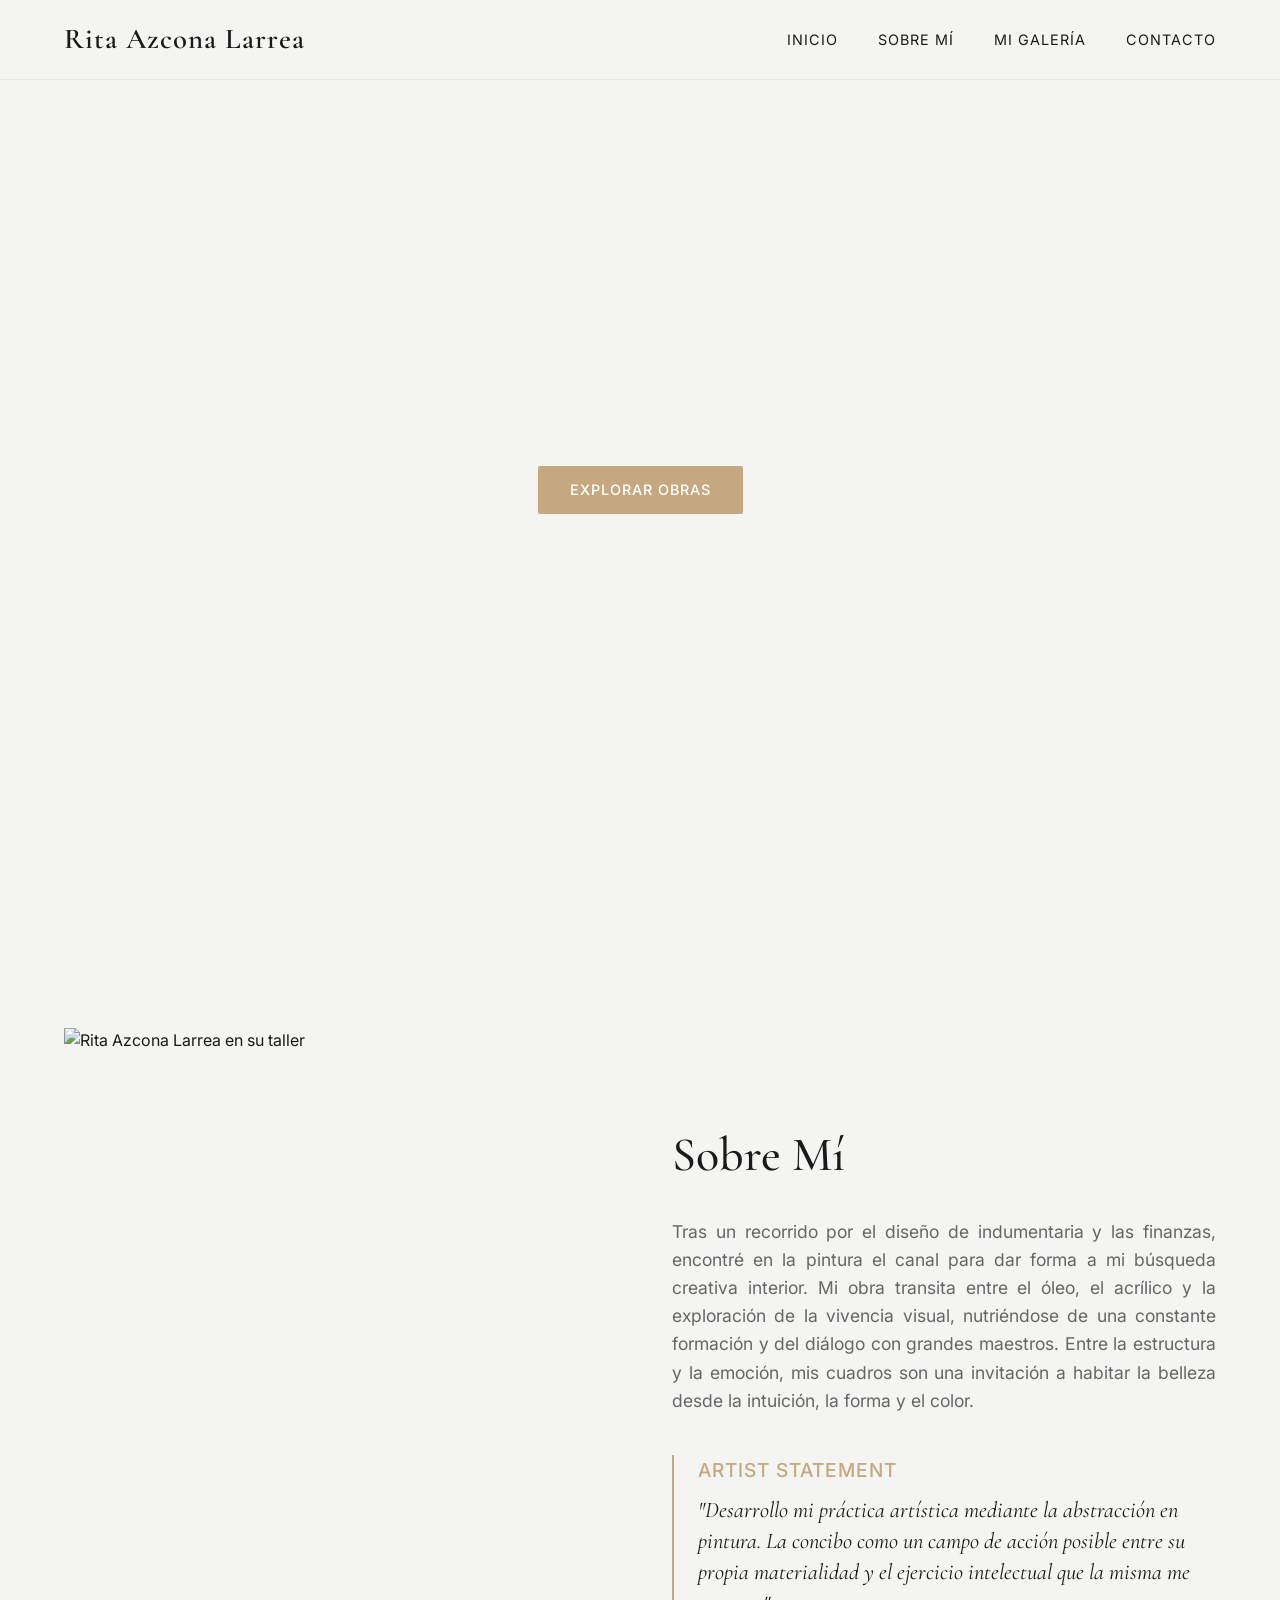
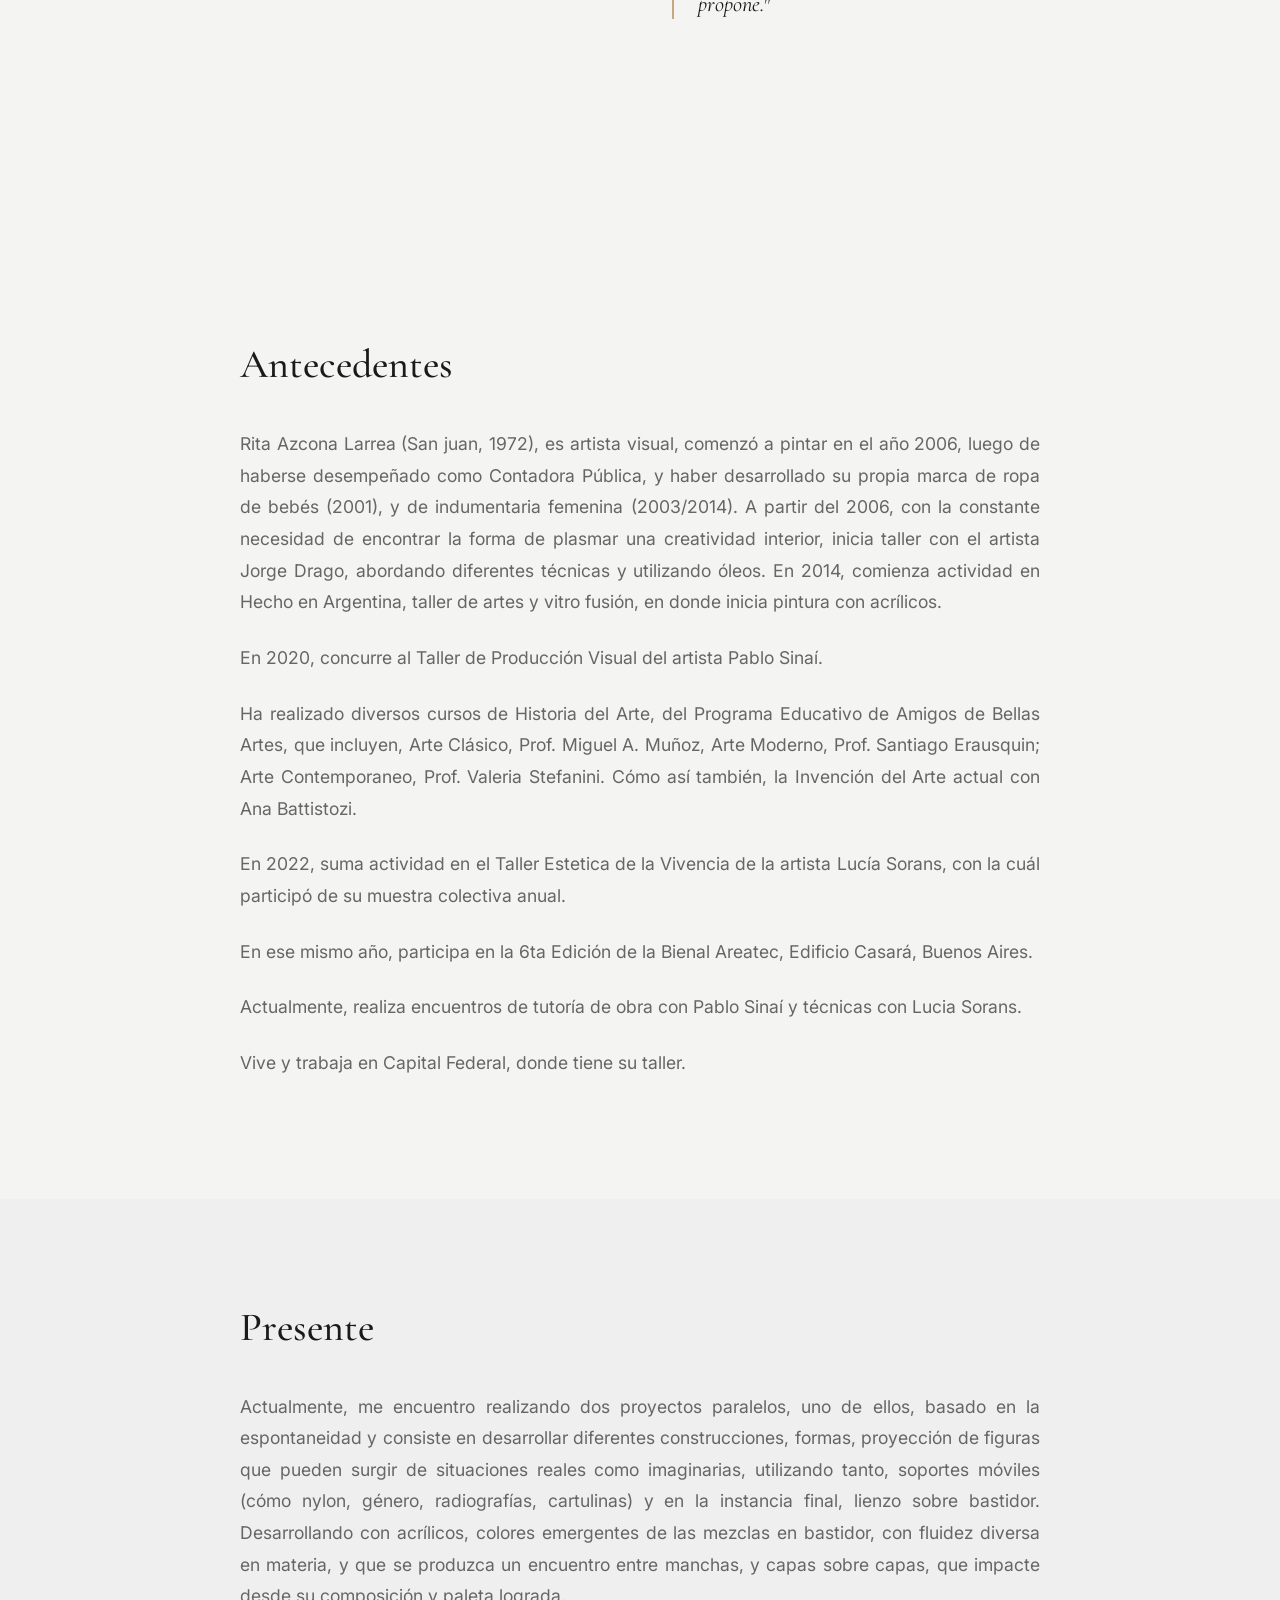
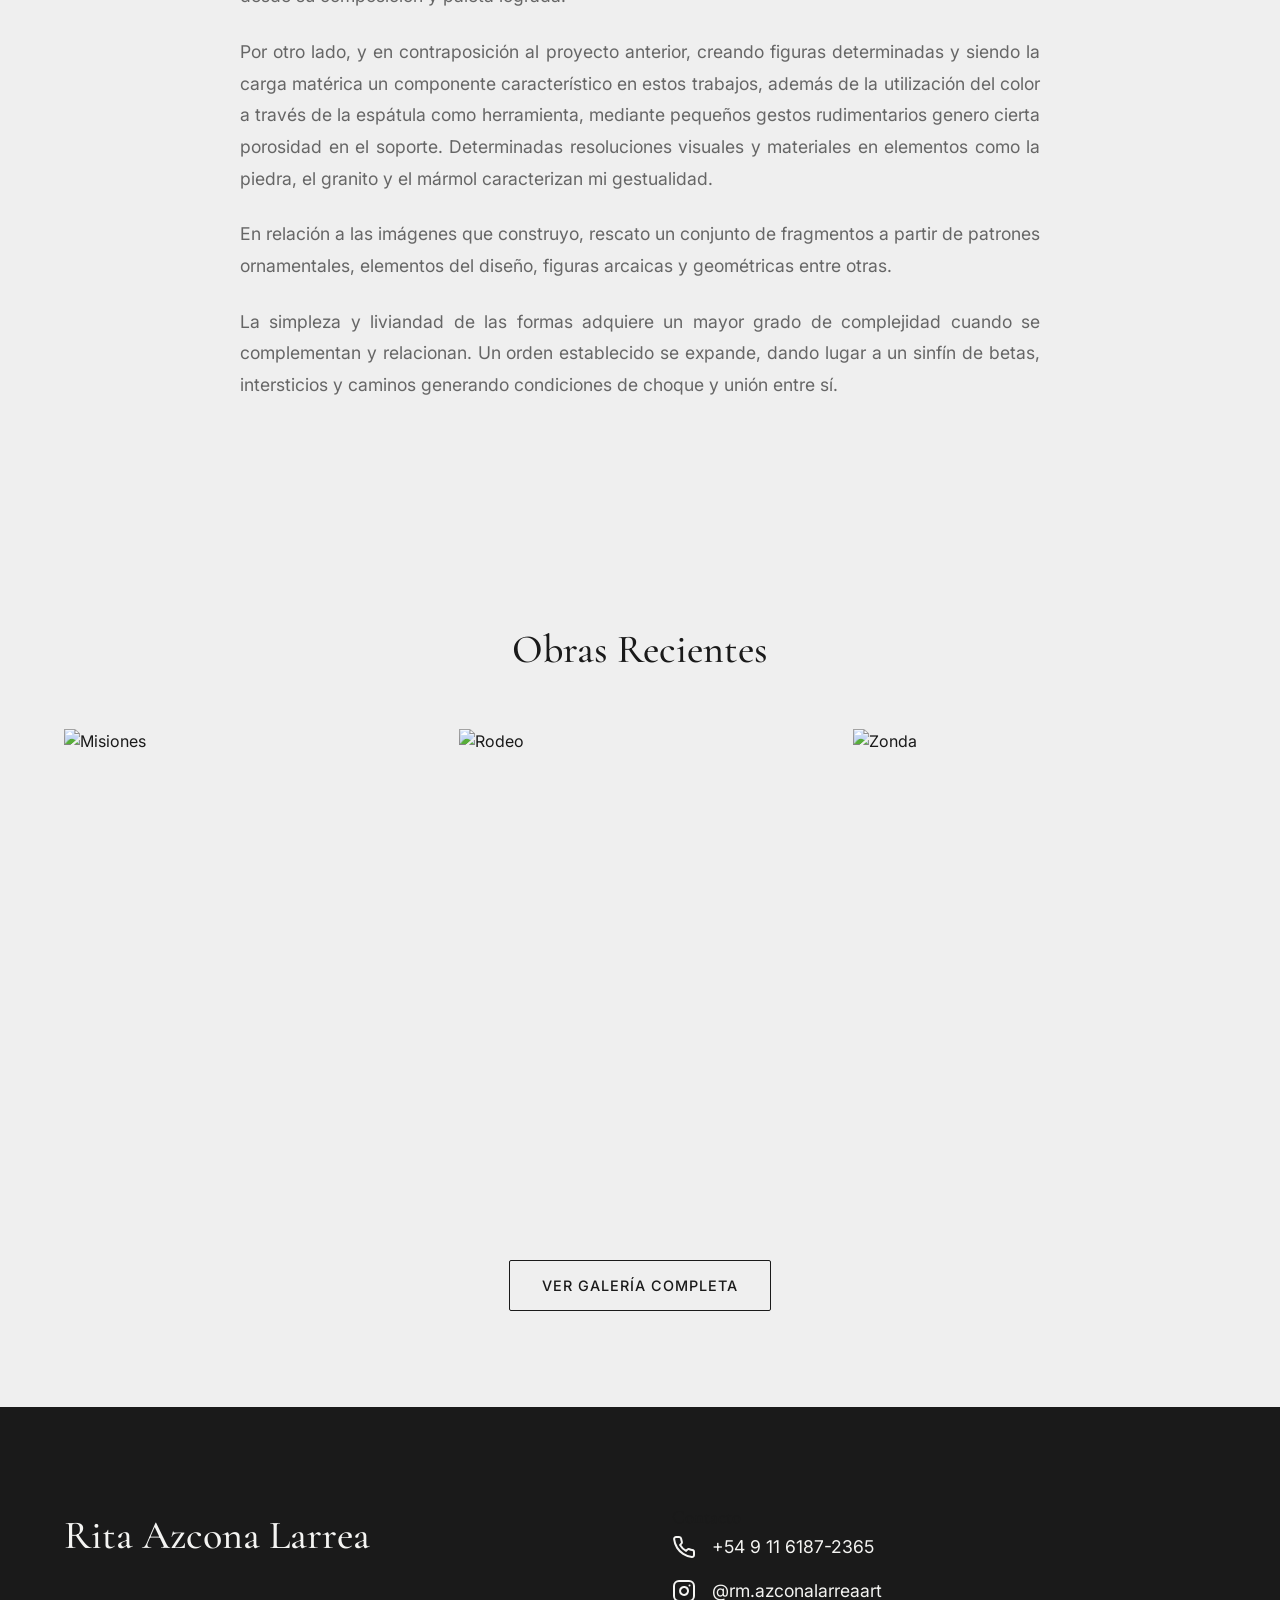
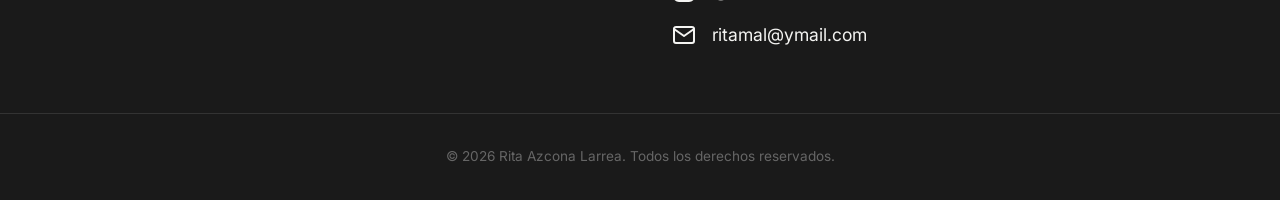
==== index.html @ 0f8a2113 "Add files via upload" ====
<!DOCTYPE html>
<html lang="es">
<head>
    <meta charset="UTF-8">
    <meta name="viewport" content="width=device-width, initial-scale=1.0">
    <meta name="description" content="Portafolio artístico de pintura contemporánea.">
    <title>Rita Azcona Larrea | Artista Plástica</title>
    <!-- Google Fonts -->
    <link rel="preconnect" href="https://fonts.googleapis.com">
    <link rel="preconnect" href="https://fonts.gstatic.com" crossorigin>
    <link href="https://fonts.googleapis.com/css2?family=Cormorant+Garamond:wght@400;500;600&family=Inter:wght@300;400;500;600&display=swap" rel="stylesheet">
    <!-- CSS -->
    <link rel="stylesheet" href="styles.css">
</head>
<body>

    <!-- Header / Nav -->
    <header id="header">
        <div class="container nav-wrapper">
            <a href="index.html" class="logo">Rita Azcona Larrea</a>
            <nav class="nav-links">
                <a href="#inicio">Inicio</a>
                <a href="#sobre-mi">Sobre Mí</a>
                <a href="galeria.html">Mi Galería</a>
                <a href="#contacto">Contacto</a>
            </nav>
            <div class="mobile-menu-toggle">
                <span></span>
                <span></span>
                <span></span>
            </div>
        </div>
    </header>

    <!-- Hero Section -->
    <section id="inicio" class="hero">
        <video autoplay muted loop playsinline class="hero-video">
            <source src="assets/videos/Galeria3.mp4" type="video/mp4">
        </video>
        <div class="container hero-content">
            <a href="galeria.html" class="btn btn-primary">Explorar Obras</a>
        </div>
    </section>

    <!-- Sobre Mí -->
    <section id="sobre-mi" class="about">
        <div class="container about-wrapper">
            <div class="about-image">
                <img src="assets/images/artist.png" alt="Rita Azcona Larrea en su taller" loading="lazy">
            </div>
            <div class="about-text">
                <h2>Sobre Mí</h2>
                <p class="bio">Tras un recorrido por el diseño de indumentaria y las finanzas, encontré en la pintura el canal para dar forma a mi búsqueda creativa interior. Mi obra transita entre el óleo, el acrílico y la exploración de la vivencia visual, nutriéndose de una constante formación y del diálogo con grandes maestros. Entre la estructura y la emoción, mis cuadros son una invitación a habitar la belleza desde la intuición, la forma y el color.</p>
                <div class="artist-statement">
                    <h3>Artist Statement</h3>
                    <p>"Desarrollo mi práctica artística mediante la abstracción en pintura. La concibo como un campo de acción posible entre su propia materialidad y el ejercicio intelectual que la misma me propone."</p>
                </div>
            </div>
        </div>
    </section>

    <!-- Antecedentes -->
    <section class="text-section">
        <div class="container text-content">
            <h2 class="section-title">Antecedentes</h2>
            <p>Rita Azcona Larrea (San juan, 1972), es artista visual, comenzó a pintar en el año 2006, luego de haberse desempeñado como Contadora Pública, y haber desarrollado su propia marca de ropa de bebés (2001), y de indumentaria femenina (2003/2014). A partir del 2006, con la constante necesidad de encontrar la forma de plasmar una creatividad interior, inicia taller con el artista Jorge Drago, abordando diferentes técnicas y utilizando óleos. En 2014, comienza actividad en Hecho en Argentina, taller de artes y vitro fusión, en donde inicia pintura con acrílicos.</p>
            <p>En 2020, concurre al Taller de Producción Visual del artista Pablo Sinaí.</p>
            <p>Ha realizado diversos cursos de Historia del Arte, del Programa Educativo de Amigos de Bellas Artes, que incluyen, Arte Clásico, Prof. Miguel A. Muñoz, Arte Moderno, Prof. Santiago Erausquin; Arte Contemporaneo, Prof. Valeria Stefanini. Cómo así también, la Invención del Arte actual con Ana Battistozi.</p>
            <p>En 2022, suma actividad en el Taller Estetica de la Vivencia de la artista Lucía Sorans, con la cuál participó de su muestra colectiva anual.</p>
            <p>En ese mismo año, participa en la 6ta Edición de la Bienal Areatec, Edificio Casará, Buenos Aires.</p>
            <p>Actualmente, realiza encuentros de tutoría de obra con Pablo Sinaí y técnicas con Lucia Sorans.</p>
            <p>Vive y trabaja en Capital Federal, donde tiene su taller.</p>
        </div>
    </section>

    <!-- Presente -->
    <section class="text-section">
        <div class="container text-content">
            <h2 class="section-title">Presente</h2>
            <p>Actualmente, me encuentro realizando dos proyectos paralelos, uno de ellos, basado en la espontaneidad y consiste en desarrollar diferentes construcciones, formas, proyección de figuras que pueden surgir de situaciones reales como imaginarias, utilizando tanto, soportes móviles (cómo nylon, género, radiografías, cartulinas) y en la instancia final, lienzo sobre bastidor. Desarrollando con acrílicos, colores emergentes de las mezclas en bastidor, con fluidez diversa en materia, y que se produzca un encuentro entre manchas, y capas sobre capas, que impacte desde su composición y paleta lograda.</p>
            <p>Por otro lado, y en contraposición al proyecto anterior, creando figuras determinadas y siendo la carga matérica un componente característico en estos trabajos, además de la utilización del color a través de la espátula como herramienta, mediante pequeños gestos rudimentarios genero cierta porosidad en el soporte. Determinadas resoluciones visuales y materiales en elementos como la piedra, el granito y el mármol caracterizan mi gestualidad.</p>
            <p>En relación a las imágenes que construyo, rescato un conjunto de fragmentos a partir de patrones ornamentales, elementos del diseño, figuras arcaicas y geométricas entre otras.</p>
            <p>La simpleza y liviandad de las formas adquiere un mayor grado de complejidad cuando se complementan y relacionan. Un orden establecido se expande, dando lugar a un sinfín de betas, intersticios y caminos generando condiciones de choque y unión entre sí.</p>
        </div>
    </section>

    <!-- Muestra Destacada -->
    <section class="featured-art">
        <div class="container">
            <h2 class="section-title">Obras Recientes</h2>
            <div class="featured-grid">
                <div class="featured-item" onclick="openModal('assets/images/TierraMisiones.png', 'Misiones', '', '')">
                    <div class="image-wrapper">
                        <img src="assets/images/TierraMisiones.png" alt="Misiones" loading="lazy">
                        <div class="overlay">
                            <span>Ver detalles</span>
                        </div>
                    </div>
                </div>
                <div class="featured-item" onclick="openModal('assets/images/TierraRodeo.png', 'Rodeo', '', '')">
                    <div class="image-wrapper">
                        <img src="assets/images/TierraRodeo.png" alt="Rodeo" loading="lazy">
                        <div class="overlay">
                            <span>Ver detalles</span>
                        </div>
                    </div>
                </div>
                <div class="featured-item" onclick="openModal('assets/images/TierraZonda.png', 'Zonda', '', '')">
                    <div class="image-wrapper">
                        <img src="assets/images/TierraZonda.png" alt="Zonda" loading="lazy">
                        <div class="overlay">
                            <span>Ver detalles</span>
                        </div>
                    </div>
                </div>
            </div>
            <div class="text-center mt-3">
                <a href="galeria.html" class="btn btn-secondary">Ver Galería Completa</a>
            </div>
        </div>
    </section>

    <!-- La sección de galería completa ha sido movida a galeria.html -->

    <!-- Contacto / Footer -->
    <footer id="contacto">
        <div class="container footer-wrapper">
            <div class="footer-info">
                <h2 class="logo-footer">Rita Azcona Larrea</h2>
            </div>
            <div class="footer-contact">
                <h3>Contacto</h3>
                <div class="contact-details">
                    <p class="contact-item">
                        <svg width="24" height="24" viewBox="0 0 24 24" fill="none" stroke="currentColor" stroke-width="2" stroke-linecap="round" stroke-linejoin="round"><path d="M22 16.92v3a2 2 0 0 1-2.18 2 19.79 19.79 0 0 1-8.63-3.07 19.5 19.5 0 0 1-6-6 19.79 19.79 0 0 1-3.07-8.67A2 2 0 0 1 4.11 2h3a2 2 0 0 1 2 1.72 12.84 12.84 0 0 0 .7 2.81 2 2 0 0 1-.45 2.11L8.09 9.91a16 16 0 0 0 6 6l1.27-1.27a2 2 0 0 1 2.11-.45 12.84 12.84 0 0 0 2.81.7A2 2 0 0 1 22 16.92z"></path></svg>
                        <span>+54 9 11 6187-2365</span>
                    </p>
                    <p class="contact-item">
                        <a href="https://instagram.com/rm.azconalarreaart" target="_blank" class="contact-link">
                            <svg width="24" height="24" viewBox="0 0 24 24" fill="none" stroke="currentColor" stroke-width="2" stroke-linecap="round" stroke-linejoin="round"><rect x="2" y="2" width="20" height="20" rx="5" ry="5"></rect><path d="M16 11.37A4 4 0 1 1 12.63 8 4 4 0 0 1 16 11.37z"></path><line x1="17.5" y1="6.5" x2="17.51" y2="6.5"></line></svg>
                            <span>@rm.azconalarreaart</span>
                        </a>
                    </p>
                    <p class="contact-item">
                        <a href="mailto:ritamal@ymail.com" class="contact-link">
                            <svg width="24" height="24" viewBox="0 0 24 24" fill="none" stroke="currentColor" stroke-width="2" stroke-linecap="round" stroke-linejoin="round"><path d="M4 4h16c1.1 0 2 .9 2 2v12c0 1.1-.9 2-2 2H4c-1.1 0-2-.9-2-2V6c0-1.1.9-2 2-2z"></path><polyline points="22,6 12,13 2,6"></polyline></svg>
                            <span>ritamal@ymail.com</span>
                        </a>
                    </p>
                </div>
            </div>
        </div>
        <div class="copyright">
            <p>&copy; 2026 Rita Azcona Larrea. Todos los derechos reservados.</p>
        </div>
    </footer>

    <!-- Modal / Visor Inmersivo -->
    <div id="lightbox" class="modal">
        <div class="modal-overlay" onclick="closeModal()"></div>
        <div class="modal-content">
            <button class="close-btn" onclick="closeModal()" aria-label="Cerrar">&times;</button>
            <div class="modal-layout">
                <div class="modal-image-container">
                    <img id="modal-image" src="" alt="Obra">
                </div>
                <div class="modal-details">
                    <h3 id="modal-title">Título</h3>
                    <p id="modal-specs" class="modal-specs">Técnica</p>
                    <p id="modal-price" class="modal-price">Precio</p>
                    <a id="modal-whatsapp" href="#" target="_blank" class="btn btn-primary whatsapp-btn">
                        Consultar por esta obra en WhatsApp
                    </a>
                </div>
            </div>
        </div>
    </div>

    <!-- Scripts -->
    <script src="script.js"></script>
</body>
</html>
---- styles.css ----
/* ==========================================================================
   Variables & Design System
   ========================================================================== */
:root {
    /* Colors */
    --bg-color: #F4F4F2;
    --text-primary: #1A1A1A;
    --text-secondary: #666666;
    --accent-color: #C5A880;
    --accent-hover: #b3956d;
    --white: #ffffff;
    
    /* Typography */
    --font-serif: 'Cormorant Garamond', serif;
    --font-sans: 'Inter', sans-serif;
    
    /* Layout */
    --max-width: 1200px;
    --header-height: 80px;
    
    /* Transitions */
    --transition-smooth: all 0.3s ease;
}

/* ==========================================================================
   Reset & Base Styles
   ========================================================================== */
*, *::before, *::after {
    margin: 0;
    padding: 0;
    box-sizing: border-box;
}

html {
    scroll-behavior: smooth;
    font-size: 16px;
}

body {
    background-color: var(--bg-color);
    color: var(--text-primary);
    font-family: var(--font-sans);
    line-height: 1.6;
    overflow-x: hidden;
    -webkit-font-smoothing: antialiased;
}

h1, h2, h3, h4, h5, h6, .logo, .logo-footer {
    font-family: var(--font-serif);
    font-weight: 500;
    color: var(--text-primary);
}

a {
    text-decoration: none;
    color: inherit;
    transition: var(--transition-smooth);
}

img {
    max-width: 100%;
    height: auto;
    display: block;
}

.container {
    width: 90%;
    max-width: var(--max-width);
    margin: 0 auto;
}

/* ==========================================================================
   Components (Buttons, etc)
   ========================================================================== */
.btn {
    display: inline-block;
    padding: 0.8rem 2rem;
    font-family: var(--font-sans);
    font-size: 0.9rem;
    font-weight: 500;
    text-transform: uppercase;
    letter-spacing: 1px;
    border: none;
    cursor: pointer;
    transition: var(--transition-smooth);
    border-radius: 2px;
}

.btn-primary {
    background-color: var(--accent-color);
    color: var(--white);
}

.btn-primary:hover {
    background-color: var(--accent-hover);
    transform: translateY(-2px);
}

.btn-secondary {
    background-color: transparent;
    color: var(--text-primary);
    border: 1px solid var(--text-primary);
}

.btn-secondary:hover {
    background-color: var(--text-primary);
    color: var(--bg-color);
}

.section-title {
    font-size: 2.5rem;
    margin-bottom: 3rem;
    text-align: center;
}

.text-center {
    text-align: center;
}

.mt-3 {
    margin-top: 3rem;
}

/* ==========================================================================
   Header & Navigation
   ========================================================================== */
header {
    position: fixed;
    top: 0;
    left: 0;
    width: 100%;
    height: var(--header-height);
    background-color: rgba(244, 244, 242, 0.8);
    backdrop-filter: blur(10px);
    -webkit-backdrop-filter: blur(10px);
    z-index: 1000;
    display: flex;
    align-items: center;
    border-bottom: 1px solid rgba(26, 26, 26, 0.05);
    transition: var(--transition-smooth);
}

header.scrolled {
    background-color: rgba(244, 244, 242, 0.95);
    box-shadow: 0 4px 20px rgba(0, 0, 0, 0.03);
}

.nav-wrapper {
    display: flex;
    justify-content: space-between;
    align-items: center;
}

.logo {
    font-size: 1.8rem;
    font-weight: 600;
    letter-spacing: 1px;
}

.nav-links {
    display: flex;
    gap: 2.5rem;
}

.nav-links a {
    font-size: 0.9rem;
    font-weight: 400;
    text-transform: uppercase;
    letter-spacing: 1px;
    position: relative;
}

.nav-links a::after {
    content: '';
    position: absolute;
    bottom: -4px;
    left: 0;
    width: 0;
    height: 1px;
    background-color: var(--accent-color);
    transition: var(--transition-smooth);
}

.nav-links a:hover::after, .nav-links a.active::after {
    width: 100%;
}

.mobile-menu-toggle {
    display: none;
    flex-direction: column;
    gap: 6px;
    cursor: pointer;
}

.mobile-menu-toggle span {
    width: 25px;
    height: 2px;
    background-color: var(--text-primary);
    transition: var(--transition-smooth);
}

/* ==========================================================================
   Hero Section
   ========================================================================== */
.hero {
    height: 100vh;
    display: flex;
    align-items: center;
    justify-content: center;
    padding-top: var(--header-height);
    position: relative;
    overflow: hidden;
}

.hero-video {
    position: absolute;
    top: 0;
    left: 0;
    width: 100%;
    height: 100%;
    object-fit: cover;
    z-index: -1;
}

.hero-content {
    text-align: center;
    max-width: 800px;
    z-index: 1;
}

.hero h1 {
    font-size: 4.5rem;
    line-height: 1.1;
    margin-bottom: 1.5rem;
}

.hero p {
    font-size: 1.2rem;
    color: var(--text-secondary);
    margin-bottom: 2.5rem;
    font-weight: 300;
}

/* ==========================================================================
   About Section
   ========================================================================== */
.about {
    padding: 8rem 0;
}

.about-wrapper {
    display: grid;
    grid-template-columns: 1fr 1fr;
    gap: 4rem;
    align-items: center;
}

.about-image img {
    width: 100%;
    aspect-ratio: 4/5;
    object-fit: cover;
    filter: grayscale(20%);
    transition: var(--transition-smooth);
}

.about-image img:hover {
    filter: grayscale(0%);
}

.about-text h2 {
    font-size: 3rem;
    margin-bottom: 1.5rem;
}

.about-text .bio {
    font-size: 1.1rem;
    color: var(--text-secondary);
    margin-bottom: 2.5rem;
    text-align: justify;
}

.artist-statement {
    padding-left: 1.5rem;
    border-left: 2px solid var(--accent-color);
}

.artist-statement h3 {
    font-size: 1.2rem;
    margin-bottom: 0.5rem;
    font-family: var(--font-sans);
    text-transform: uppercase;
    letter-spacing: 1px;
    color: var(--accent-color);
}

.artist-statement p {
    font-family: var(--font-serif);
    font-size: 1.4rem;
    font-style: italic;
    color: var(--text-primary);
    line-height: 1.4;
}

/* ==========================================================================
   Text Sections (Antecedentes, Presente)
   ========================================================================== */
.text-section {
    padding: 6rem 0;
    background-color: var(--bg-color);
}

.text-section:nth-of-type(even) {
    background-color: #EFEFEF;
}

.text-content {
    max-width: 800px;
    margin: 0 auto;
}

.text-content .section-title {
    text-align: left;
    margin-bottom: 2rem;
}

.text-content p {
    font-size: 1.1rem;
    color: var(--text-secondary);
    margin-bottom: 1.5rem;
    line-height: 1.8;
    text-align: justify;
}

/* ==========================================================================
   Featured Art
   ========================================================================== */
.featured-art {
    padding: 6rem 0;
    background-color: #EFEFEF; /* Slightly darker to contrast with main bg */
}

.featured-grid {
    display: grid;
    grid-template-columns: repeat(3, 1fr);
    gap: 2rem;
}

.featured-item {
    cursor: pointer;
}

.featured-item .image-wrapper {
    position: relative;
    overflow: hidden;
    aspect-ratio: 3/4;
}

.featured-item img {
    width: 100%;
    height: 100%;
    object-fit: cover;
    transition: transform 0.6s ease;
}

.featured-item:hover img {
    transform: scale(1.05);
}

.featured-item .overlay {
    position: absolute;
    inset: 0;
    background-color: rgba(26, 26, 26, 0.4);
    display: flex;
    align-items: center;
    justify-content: center;
    opacity: 0;
    transition: var(--transition-smooth);
}

.featured-item:hover .overlay {
    opacity: 1;
}

.featured-item .overlay span {
    color: var(--white);
    font-family: var(--font-sans);
    font-size: 0.9rem;
    text-transform: uppercase;
    letter-spacing: 2px;
    border: 1px solid var(--white);
    padding: 0.5rem 1.5rem;
}

/* ==========================================================================
   Gallery Section (Masonry)
   ========================================================================== */
.gallery-section {
    padding: 8rem 0;
}

.gallery-filters {
    display: flex;
    flex-wrap: wrap;
    justify-content: center;
    gap: 1rem;
    margin-bottom: 3rem;
}

.filter-btn {
    background: transparent;
    border: none;
    font-family: var(--font-sans);
    font-size: 0.95rem;
    color: var(--text-secondary);
    cursor: pointer;
    text-transform: uppercase;
    letter-spacing: 1px;
    padding: 0.5rem 1rem;
    transition: var(--transition-smooth);
    border-bottom: 1px solid transparent;
}

.filter-btn:hover, .filter-btn.active {
    color: var(--text-primary);
    border-bottom-color: var(--accent-color);
}

.masonry-grid {
    display: flex;
    flex-wrap: wrap;
    justify-content: center;
    gap: 3rem 2rem;
}

.artwork-card {
    width: calc(33.333% - 1.333rem);
    display: flex;
    flex-direction: column;
    margin-bottom: 1rem;
}

.series-card {
    width: calc(50% - 1rem);
}

.card-image {
    overflow: hidden;
    cursor: pointer;
    margin-bottom: 1.2rem;
}

.card-image img {
    width: 100%;
    height: auto;
    transition: transform 0.5s ease;
}

.card-image:hover img {
    transform: scale(1.02);
}

.card-info {
    text-align: center;
}

.card-info h3 {
    font-size: 1.5rem;
    margin-bottom: 0.3rem;
}

.card-info .serie {
    color: var(--accent-color);
    font-size: 0.9rem;
    font-style: italic;
    margin-bottom: 0.5rem;
}

.card-info .specs {
    color: var(--text-secondary);
    font-size: 0.85rem;
    margin-bottom: 0.5rem;
}

.card-info .price {
    font-family: var(--font-serif);
    font-size: 1.2rem;
    color: var(--text-primary);
    margin-bottom: 1rem;
}

.btn-action {
    background-color: transparent;
    color: var(--accent-color);
    border: 1px solid var(--accent-color);
    padding: 0.5rem 1.5rem;
    font-size: 0.8rem;
}

.btn-action:hover {
    background-color: var(--accent-color);
    color: var(--white);
}

/* ==========================================================================
   Footer & Contact
   ========================================================================== */
footer {
    background-color: #1A1A1A;
    color: #F4F4F2;
    padding: 6rem 0 2rem;
}

.footer-wrapper {
    display: grid;
    grid-template-columns: 1fr 1fr;
    gap: 4rem;
    margin-bottom: 4rem;
}

.footer-info .logo-footer {
    color: #F4F4F2;
    font-size: 2.5rem;
    margin-bottom: 1rem;
}

.footer-info p {
    color: #A0A0A0;
    margin-bottom: 2rem;
}

.social-links {
    display: flex;
    gap: 1.5rem;
}

.social-links a {
    color: #F4F4F2;
    opacity: 0.7;
}

.social-links a:hover {
    opacity: 1;
    color: var(--accent-color);
}

.footer-form h3 {
    color: #F4F4F2;
    font-size: 1.8rem;
    margin-bottom: 1.5rem;
}

.contact-details {
    display: flex;
    flex-direction: column;
    gap: 1rem;
}

.contact-item {
    display: flex;
    align-items: center;
    gap: 1rem;
    color: #F4F4F2;
    font-size: 1.1rem;
}

.contact-link {
    display: flex;
    align-items: center;
    gap: 1rem;
    color: #F4F4F2;
    transition: var(--transition-smooth);
}

.contact-link:hover {
    color: var(--accent-color);
}

.copyright {
    text-align: center;
    border-top: 1px solid #333;
    padding-top: 2rem;
    color: #666;
    font-size: 0.85rem;
}

/* ==========================================================================
   Modal / Lightbox
   ========================================================================== */
.modal {
    position: fixed;
    inset: 0;
    z-index: 2000;
    display: flex;
    align-items: center;
    justify-content: center;
    opacity: 0;
    visibility: hidden;
    transition: all 0.4s ease;
}

.modal.active {
    opacity: 1;
    visibility: visible;
}

.modal-overlay {
    position: absolute;
    inset: 0;
    background-color: rgba(26, 26, 26, 0.95);
    backdrop-filter: blur(5px);
}

.modal-content {
    position: relative;
    z-index: 2001;
    width: 90%;
    max-width: 1100px;
    max-height: 90vh;
    background-color: var(--bg-color);
    padding: 2rem;
    display: flex;
    flex-direction: column;
    transform: translateY(20px);
    transition: transform 0.4s ease;
}

.modal.active .modal-content {
    transform: translateY(0);
}

.close-btn {
    position: absolute;
    top: 1rem;
    right: 1.5rem;
    background: transparent;
    border: none;
    font-size: 2.5rem;
    color: var(--text-primary);
    cursor: pointer;
    line-height: 1;
    transition: var(--transition-smooth);
    z-index: 10;
}

.close-btn:hover {
    color: var(--accent-color);
}

.modal-layout {
    display: grid;
    grid-template-columns: 2fr 1fr;
    gap: 3rem;
    align-items: center;
    height: 100%;
}

.modal-image-container {
    height: 100%;
    max-height: 75vh;
    display: flex;
    align-items: center;
    justify-content: center;
}

.modal-image-container img {
    max-height: 100%;
    width: auto;
    object-fit: contain;
    box-shadow: 0 10px 30px rgba(0,0,0,0.1);
}

.modal-details {
    padding-right: 1rem;
}

.modal-details h3 {
    font-size: 2.5rem;
    margin-bottom: 1rem;
}

.modal-specs {
    color: var(--text-secondary);
    margin-bottom: 2rem;
    font-size: 1rem;
}

.modal-price {
    font-family: var(--font-serif);
    font-size: 2rem;
    color: var(--accent-color);
    margin-bottom: 2.5rem;
}

.whatsapp-btn {
    display: inline-block;
    width: 100%;
    text-align: center;
}

/* ==========================================================================
   Responsive Design
   ========================================================================== */
@media (max-width: 992px) {
    .about-wrapper {
        gap: 2rem;
    }
    .modal-layout {
        grid-template-columns: 1fr;
        gap: 1.5rem;
    }
    .modal-image-container {
        max-height: 50vh;
    }
    .modal-details {
        text-align: center;
    }
    .artwork-card {
        width: calc(50% - 1rem);
    }
}

@media (max-width: 768px) {
    .hero h1 {
        font-size: 3rem;
    }
    
    .nav-links {
        position: fixed;
        top: var(--header-height);
        left: -100%;
        width: 100%;
        height: calc(100vh - var(--header-height));
        background-color: rgba(244, 244, 242, 0.98);
        flex-direction: column;
        align-items: center;
        justify-content: center;
        transition: var(--transition-smooth);
    }
    
    .nav-links.active {
        left: 0;
    }
    
    .mobile-menu-toggle {
        display: flex;
    }
    
    .mobile-menu-toggle.active span:nth-child(1) {
        transform: translateY(8px) rotate(45deg);
    }
    
    .mobile-menu-toggle.active span:nth-child(2) {
        opacity: 0;
    }
    
    .mobile-menu-toggle.active span:nth-child(3) {
        transform: translateY(-8px) rotate(-45deg);
    }
    
    .about-wrapper {
        grid-template-columns: 1fr;
    }
    
    .featured-grid {
        grid-template-columns: repeat(2, 1fr);
    }
    
    .footer-wrapper {
        grid-template-columns: 1fr;
    }
}

@media (max-width: 576px) {
    .hero h1 {
        font-size: 2.5rem;
    }
    .featured-grid {
        grid-template-columns: 1fr;
    }
    .modal-content {
        padding: 1.5rem;
    }
    .modal-details h3 {
        font-size: 2rem;
    }
    .artwork-card {
        width: 100%;
    }
}
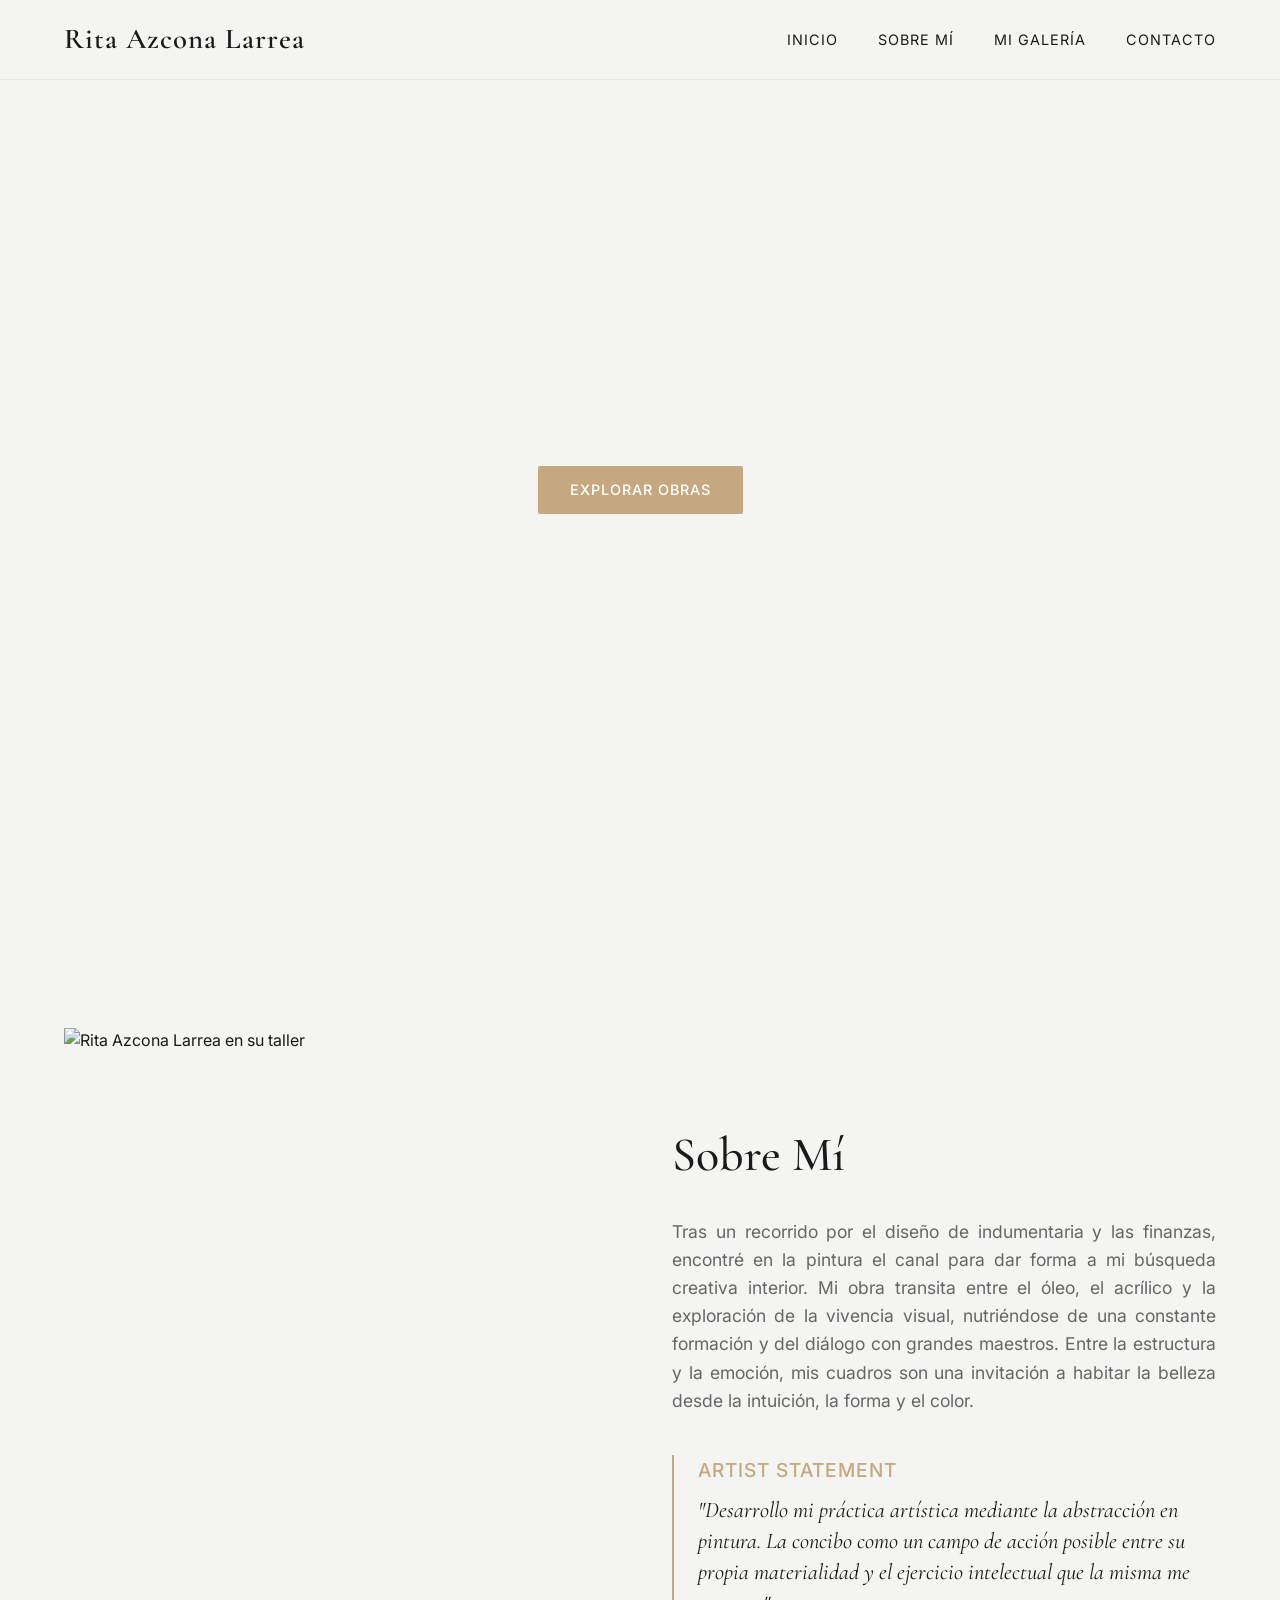
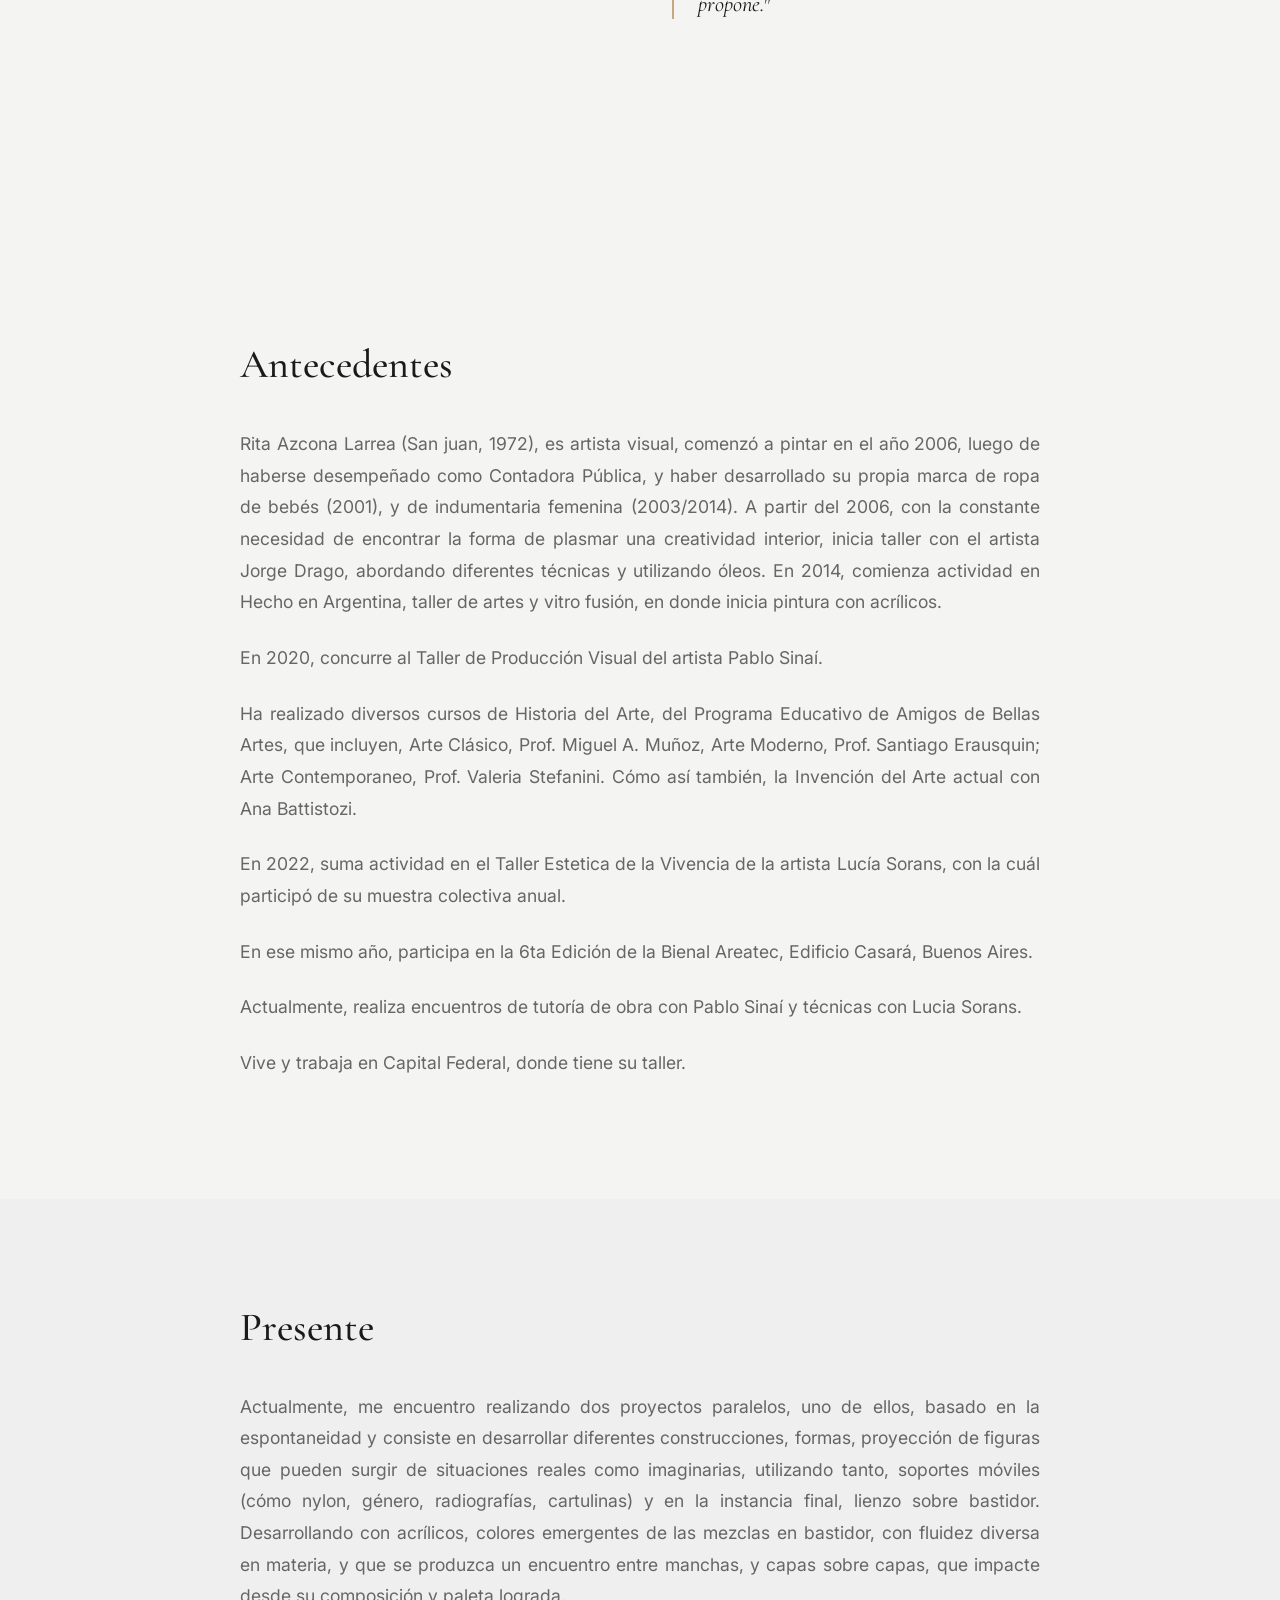
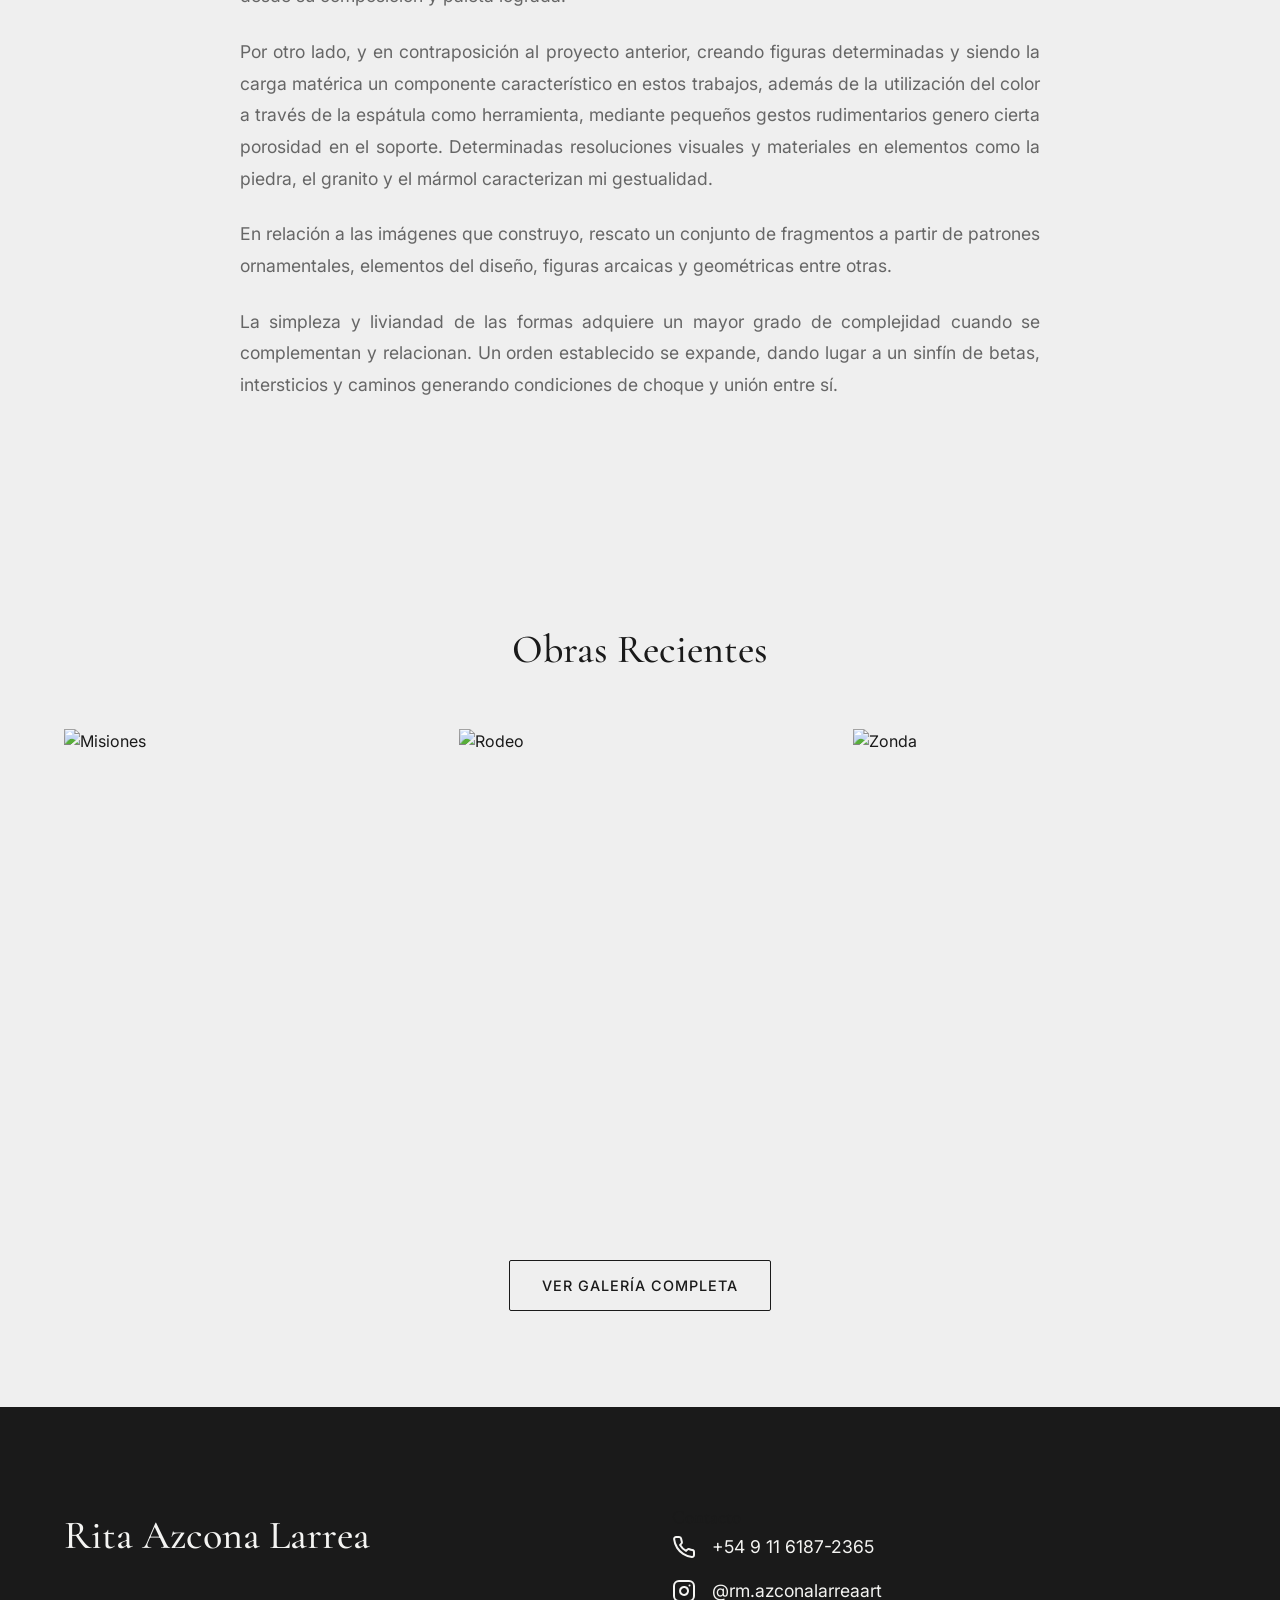
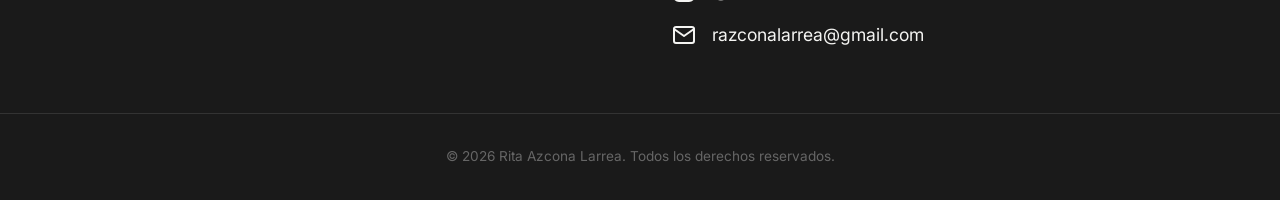
==== commit 2e7f673f: "Add files via upload" ====
--- a/index.html
+++ b/index.html
@@ -142,9 +142,9 @@
                         </a>
                     </p>
                     <p class="contact-item">
-                        <a href="mailto:ritamal@ymail.com" class="contact-link">
+                        <a href="mailto:razconalarrea@gmail.com" class="contact-link">
                             <svg width="24" height="24" viewBox="0 0 24 24" fill="none" stroke="currentColor" stroke-width="2" stroke-linecap="round" stroke-linejoin="round"><path d="M4 4h16c1.1 0 2 .9 2 2v12c0 1.1-.9 2-2 2H4c-1.1 0-2-.9-2-2V6c0-1.1.9-2 2-2z"></path><polyline points="22,6 12,13 2,6"></polyline></svg>
-                            <span>ritamal@ymail.com</span>
+                            <span>razconalarrea@gmail.com</span>
                         </a>
                     </p>
                 </div>
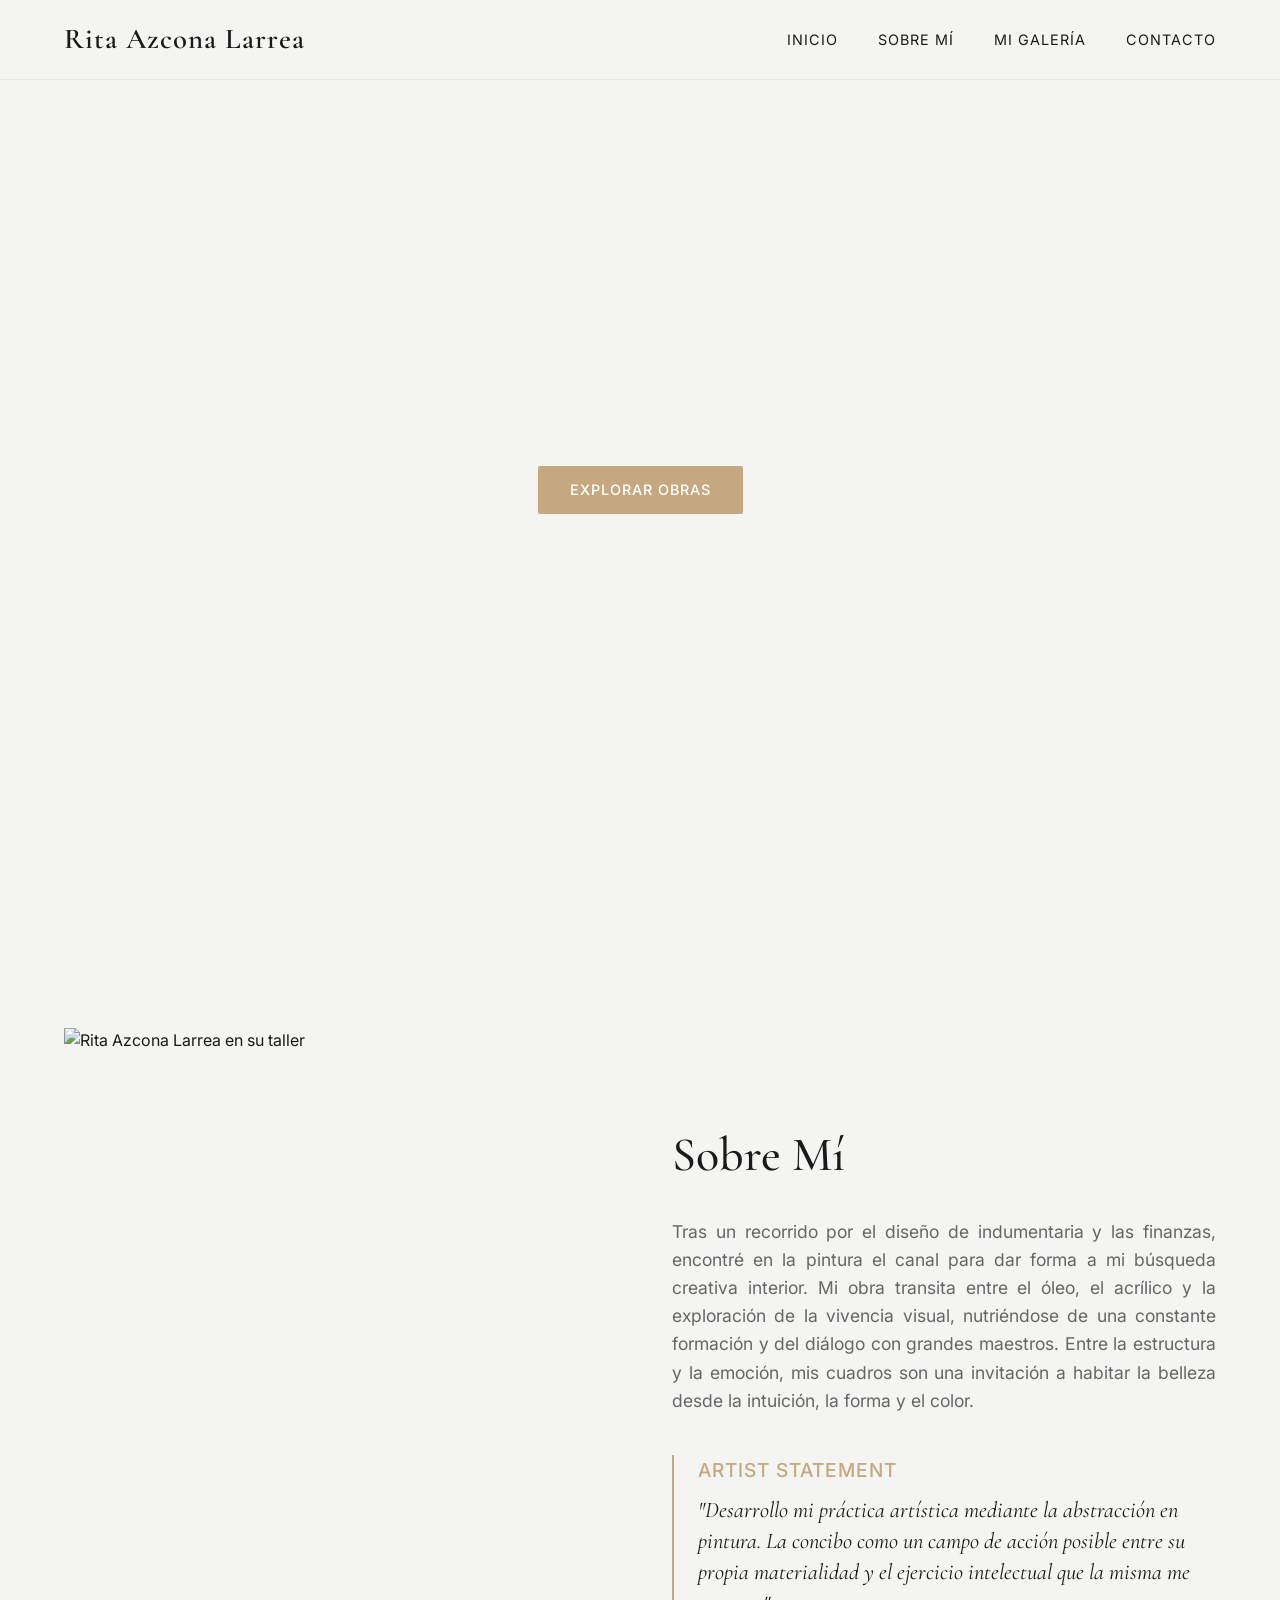
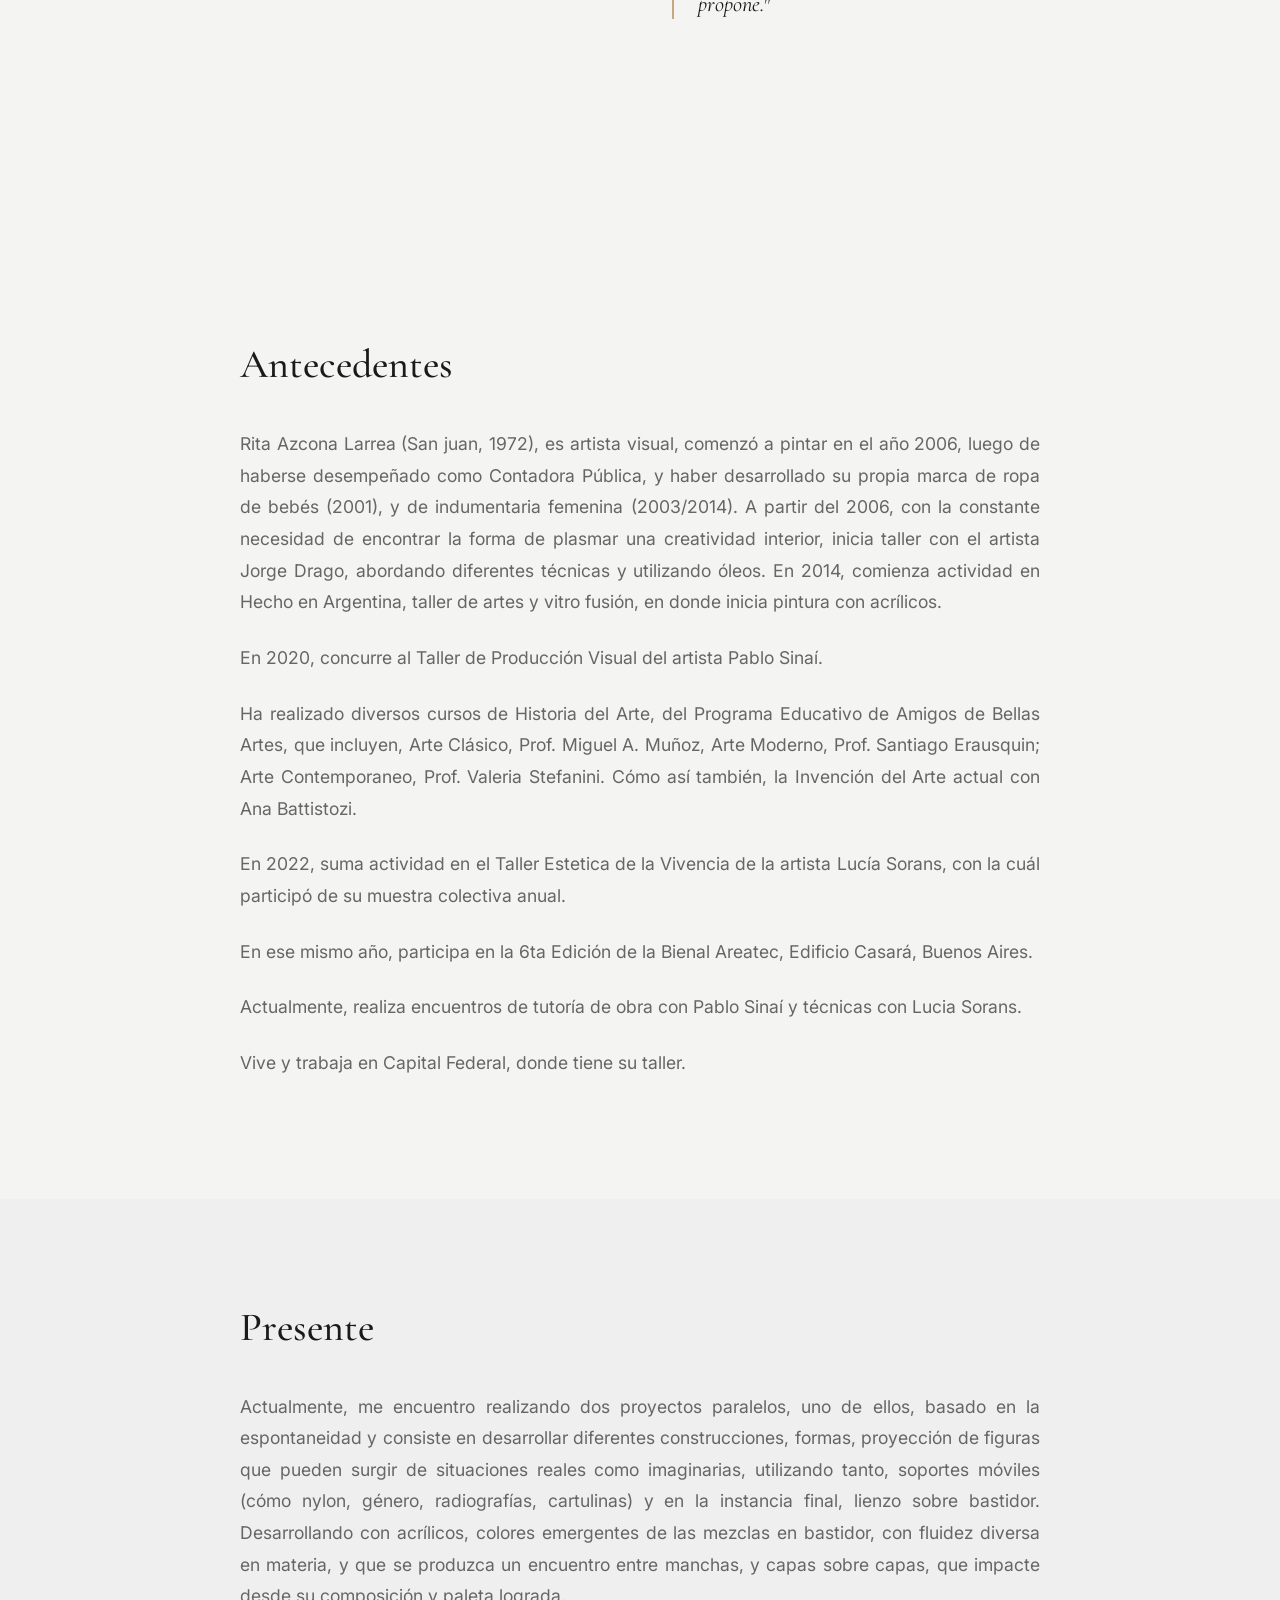
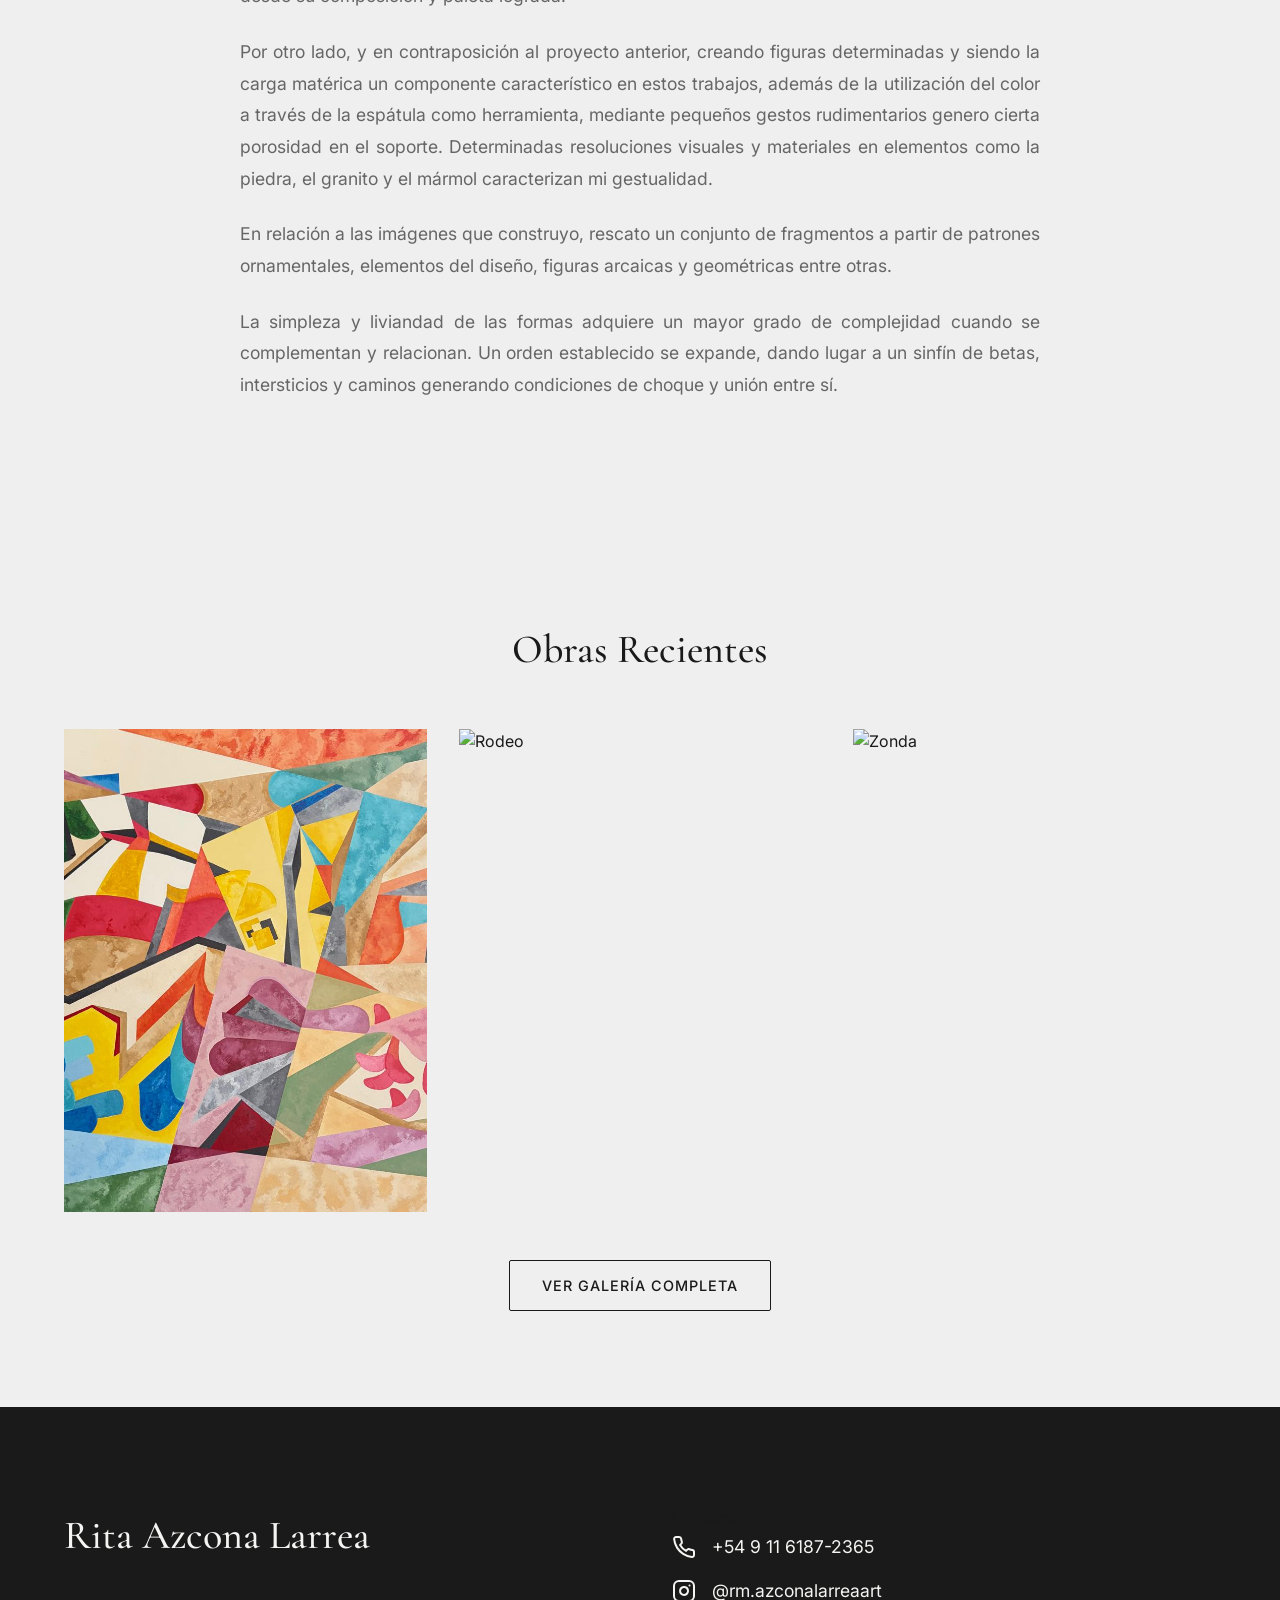
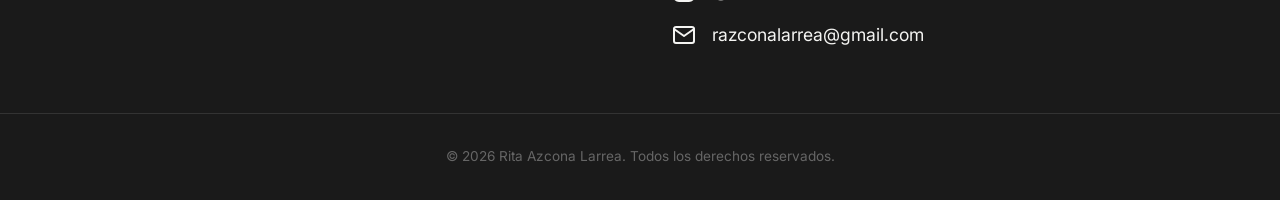
==== commit a9710643: "Add files via upload" ====
--- a/index.html
+++ b/index.html
@@ -1,17 +1,21 @@
 <!DOCTYPE html>
 <html lang="es">
+
 <head>
     <meta charset="UTF-8">
     <meta name="viewport" content="width=device-width, initial-scale=1.0">
     <meta name="description" content="Portafolio artístico de pintura contemporánea.">
-    <title>Rita Azcona Larrea | Artista Plástica</title>
+    <title>Rita Azcona Larrea | Artista Visual</title>
     <!-- Google Fonts -->
     <link rel="preconnect" href="https://fonts.googleapis.com">
     <link rel="preconnect" href="https://fonts.gstatic.com" crossorigin>
-    <link href="https://fonts.googleapis.com/css2?family=Cormorant+Garamond:wght@400;500;600&family=Inter:wght@300;400;500;600&display=swap" rel="stylesheet">
+    <link
+        href="https://fonts.googleapis.com/css2?family=Cormorant+Garamond:wght@400;500;600&family=Inter:wght@300;400;500;600&display=swap"
+        rel="stylesheet">
     <!-- CSS -->
     <link rel="stylesheet" href="styles.css">
 </head>
+
 <body>
 
     <!-- Header / Nav -->
@@ -50,10 +54,16 @@
             </div>
             <div class="about-text">
                 <h2>Sobre Mí</h2>
-                <p class="bio">Tras un recorrido por el diseño de indumentaria y las finanzas, encontré en la pintura el canal para dar forma a mi búsqueda creativa interior. Mi obra transita entre el óleo, el acrílico y la exploración de la vivencia visual, nutriéndose de una constante formación y del diálogo con grandes maestros. Entre la estructura y la emoción, mis cuadros son una invitación a habitar la belleza desde la intuición, la forma y el color.</p>
+                <p class="bio">Tras un recorrido por el diseño de indumentaria y las finanzas, encontré en la pintura el
+                    canal para dar forma a mi búsqueda creativa interior. Mi obra transita entre el óleo, el acrílico y
+                    la exploración de la vivencia visual, nutriéndose de una constante formación y del diálogo con
+                    grandes maestros. Entre la estructura y la emoción, mis cuadros son una invitación a habitar la
+                    belleza desde la intuición, la forma y el color.</p>
                 <div class="artist-statement">
                     <h3>Artist Statement</h3>
-                    <p>"Desarrollo mi práctica artística mediante la abstracción en pintura. La concibo como un campo de acción posible entre su propia materialidad y el ejercicio intelectual que la misma me propone."</p>
+                    <p>"Desarrollo mi práctica artística mediante la abstracción en pintura. La concibo como un campo de
+                        acción posible entre su propia materialidad y el ejercicio intelectual que la misma me propone."
+                    </p>
                 </div>
             </div>
         </div>
@@ -63,10 +73,19 @@
     <section class="text-section">
         <div class="container text-content">
             <h2 class="section-title">Antecedentes</h2>
-            <p>Rita Azcona Larrea (San juan, 1972), es artista visual, comenzó a pintar en el año 2006, luego de haberse desempeñado como Contadora Pública, y haber desarrollado su propia marca de ropa de bebés (2001), y de indumentaria femenina (2003/2014). A partir del 2006, con la constante necesidad de encontrar la forma de plasmar una creatividad interior, inicia taller con el artista Jorge Drago, abordando diferentes técnicas y utilizando óleos. En 2014, comienza actividad en Hecho en Argentina, taller de artes y vitro fusión, en donde inicia pintura con acrílicos.</p>
+            <p>Rita Azcona Larrea (San juan, 1972), es artista visual, comenzó a pintar en el año 2006, luego de haberse
+                desempeñado como Contadora Pública, y haber desarrollado su propia marca de ropa de bebés (2001), y de
+                indumentaria femenina (2003/2014). A partir del 2006, con la constante necesidad de encontrar la forma
+                de plasmar una creatividad interior, inicia taller con el artista Jorge Drago, abordando diferentes
+                técnicas y utilizando óleos. En 2014, comienza actividad en Hecho en Argentina, taller de artes y vitro
+                fusión, en donde inicia pintura con acrílicos.</p>
             <p>En 2020, concurre al Taller de Producción Visual del artista Pablo Sinaí.</p>
-            <p>Ha realizado diversos cursos de Historia del Arte, del Programa Educativo de Amigos de Bellas Artes, que incluyen, Arte Clásico, Prof. Miguel A. Muñoz, Arte Moderno, Prof. Santiago Erausquin; Arte Contemporaneo, Prof. Valeria Stefanini. Cómo así también, la Invención del Arte actual con Ana Battistozi.</p>
-            <p>En 2022, suma actividad en el Taller Estetica de la Vivencia de la artista Lucía Sorans, con la cuál participó de su muestra colectiva anual.</p>
+            <p>Ha realizado diversos cursos de Historia del Arte, del Programa Educativo de Amigos de Bellas Artes, que
+                incluyen, Arte Clásico, Prof. Miguel A. Muñoz, Arte Moderno, Prof. Santiago Erausquin; Arte
+                Contemporaneo, Prof. Valeria Stefanini. Cómo así también, la Invención del Arte actual con Ana
+                Battistozi.</p>
+            <p>En 2022, suma actividad en el Taller Estetica de la Vivencia de la artista Lucía Sorans, con la cuál
+                participó de su muestra colectiva anual.</p>
             <p>En ese mismo año, participa en la 6ta Edición de la Bienal Areatec, Edificio Casará, Buenos Aires.</p>
             <p>Actualmente, realiza encuentros de tutoría de obra con Pablo Sinaí y técnicas con Lucia Sorans.</p>
             <p>Vive y trabaja en Capital Federal, donde tiene su taller.</p>
@@ -77,10 +96,22 @@
     <section class="text-section">
         <div class="container text-content">
             <h2 class="section-title">Presente</h2>
-            <p>Actualmente, me encuentro realizando dos proyectos paralelos, uno de ellos, basado en la espontaneidad y consiste en desarrollar diferentes construcciones, formas, proyección de figuras que pueden surgir de situaciones reales como imaginarias, utilizando tanto, soportes móviles (cómo nylon, género, radiografías, cartulinas) y en la instancia final, lienzo sobre bastidor. Desarrollando con acrílicos, colores emergentes de las mezclas en bastidor, con fluidez diversa en materia, y que se produzca un encuentro entre manchas, y capas sobre capas, que impacte desde su composición y paleta lograda.</p>
-            <p>Por otro lado, y en contraposición al proyecto anterior, creando figuras determinadas y siendo la carga matérica un componente característico en estos trabajos, además de la utilización del color a través de la espátula como herramienta, mediante pequeños gestos rudimentarios genero cierta porosidad en el soporte. Determinadas resoluciones visuales y materiales en elementos como la piedra, el granito y el mármol caracterizan mi gestualidad.</p>
-            <p>En relación a las imágenes que construyo, rescato un conjunto de fragmentos a partir de patrones ornamentales, elementos del diseño, figuras arcaicas y geométricas entre otras.</p>
-            <p>La simpleza y liviandad de las formas adquiere un mayor grado de complejidad cuando se complementan y relacionan. Un orden establecido se expande, dando lugar a un sinfín de betas, intersticios y caminos generando condiciones de choque y unión entre sí.</p>
+            <p>Actualmente, me encuentro realizando dos proyectos paralelos, uno de ellos, basado en la espontaneidad y
+                consiste en desarrollar diferentes construcciones, formas, proyección de figuras que pueden surgir de
+                situaciones reales como imaginarias, utilizando tanto, soportes móviles (cómo nylon, género,
+                radiografías, cartulinas) y en la instancia final, lienzo sobre bastidor. Desarrollando con acrílicos,
+                colores emergentes de las mezclas en bastidor, con fluidez diversa en materia, y que se produzca un
+                encuentro entre manchas, y capas sobre capas, que impacte desde su composición y paleta lograda.</p>
+            <p>Por otro lado, y en contraposición al proyecto anterior, creando figuras determinadas y siendo la carga
+                matérica un componente característico en estos trabajos, además de la utilización del color a través de
+                la espátula como herramienta, mediante pequeños gestos rudimentarios genero cierta porosidad en el
+                soporte. Determinadas resoluciones visuales y materiales en elementos como la piedra, el granito y el
+                mármol caracterizan mi gestualidad.</p>
+            <p>En relación a las imágenes que construyo, rescato un conjunto de fragmentos a partir de patrones
+                ornamentales, elementos del diseño, figuras arcaicas y geométricas entre otras.</p>
+            <p>La simpleza y liviandad de las formas adquiere un mayor grado de complejidad cuando se complementan y
+                relacionan. Un orden establecido se expande, dando lugar a un sinfín de betas, intersticios y caminos
+                generando condiciones de choque y unión entre sí.</p>
         </div>
     </section>
 
@@ -89,15 +120,15 @@
         <div class="container">
             <h2 class="section-title">Obras Recientes</h2>
             <div class="featured-grid">
-                <div class="featured-item" onclick="openModal('assets/images/TierraMisiones.png', 'Misiones', '', '')">
+                <div class="featured-item" onclick="openModal('assets/images/AmericaCalifornia.png', 'California', 'Acrílico sobre tela | 150x200 cm', 'USD 3000')">
                     <div class="image-wrapper">
-                        <img src="assets/images/TierraMisiones.png" alt="Misiones" loading="lazy">
+                        <img src="assets/images/AmericaCalifornia.png" alt="California" loading="lazy">
                         <div class="overlay">
                             <span>Ver detalles</span>
                         </div>
                     </div>
                 </div>
-                <div class="featured-item" onclick="openModal('assets/images/TierraRodeo.png', 'Rodeo', '', '')">
+                <div class="featured-item" onclick="openModal('assets/images/TierraRodeo.png', 'Rodeo', 'Acrílico sobre tela | 110x120 cm', 'USD 1000')">
                     <div class="image-wrapper">
                         <img src="assets/images/TierraRodeo.png" alt="Rodeo" loading="lazy">
                         <div class="overlay">
@@ -105,7 +136,7 @@
                         </div>
                     </div>
                 </div>
-                <div class="featured-item" onclick="openModal('assets/images/TierraZonda.png', 'Zonda', '', '')">
+                <div class="featured-item" onclick="openModal('assets/images/TierraZonda.png', 'Zonda', 'Acrílico sobre tela | 40x40 cm', 'No Disponible')">
                     <div class="image-wrapper">
                         <img src="assets/images/TierraZonda.png" alt="Zonda" loading="lazy">
                         <div class="overlay">
@@ -132,18 +163,33 @@
                 <h3>Contacto</h3>
                 <div class="contact-details">
                     <p class="contact-item">
-                        <svg width="24" height="24" viewBox="0 0 24 24" fill="none" stroke="currentColor" stroke-width="2" stroke-linecap="round" stroke-linejoin="round"><path d="M22 16.92v3a2 2 0 0 1-2.18 2 19.79 19.79 0 0 1-8.63-3.07 19.5 19.5 0 0 1-6-6 19.79 19.79 0 0 1-3.07-8.67A2 2 0 0 1 4.11 2h3a2 2 0 0 1 2 1.72 12.84 12.84 0 0 0 .7 2.81 2 2 0 0 1-.45 2.11L8.09 9.91a16 16 0 0 0 6 6l1.27-1.27a2 2 0 0 1 2.11-.45 12.84 12.84 0 0 0 2.81.7A2 2 0 0 1 22 16.92z"></path></svg>
+                        <svg width="24" height="24" viewBox="0 0 24 24" fill="none" stroke="currentColor"
+                            stroke-width="2" stroke-linecap="round" stroke-linejoin="round">
+                            <path
+                                d="M22 16.92v3a2 2 0 0 1-2.18 2 19.79 19.79 0 0 1-8.63-3.07 19.5 19.5 0 0 1-6-6 19.79 19.79 0 0 1-3.07-8.67A2 2 0 0 1 4.11 2h3a2 2 0 0 1 2 1.72 12.84 12.84 0 0 0 .7 2.81 2 2 0 0 1-.45 2.11L8.09 9.91a16 16 0 0 0 6 6l1.27-1.27a2 2 0 0 1 2.11-.45 12.84 12.84 0 0 0 2.81.7A2 2 0 0 1 22 16.92z">
+                            </path>
+                        </svg>
                         <span>+54 9 11 6187-2365</span>
                     </p>
                     <p class="contact-item">
                         <a href="https://instagram.com/rm.azconalarreaart" target="_blank" class="contact-link">
-                            <svg width="24" height="24" viewBox="0 0 24 24" fill="none" stroke="currentColor" stroke-width="2" stroke-linecap="round" stroke-linejoin="round"><rect x="2" y="2" width="20" height="20" rx="5" ry="5"></rect><path d="M16 11.37A4 4 0 1 1 12.63 8 4 4 0 0 1 16 11.37z"></path><line x1="17.5" y1="6.5" x2="17.51" y2="6.5"></line></svg>
+                            <svg width="24" height="24" viewBox="0 0 24 24" fill="none" stroke="currentColor"
+                                stroke-width="2" stroke-linecap="round" stroke-linejoin="round">
+                                <rect x="2" y="2" width="20" height="20" rx="5" ry="5"></rect>
+                                <path d="M16 11.37A4 4 0 1 1 12.63 8 4 4 0 0 1 16 11.37z"></path>
+                                <line x1="17.5" y1="6.5" x2="17.51" y2="6.5"></line>
+                            </svg>
                             <span>@rm.azconalarreaart</span>
                         </a>
                     </p>
                     <p class="contact-item">
                         <a href="mailto:razconalarrea@gmail.com" class="contact-link">
-                            <svg width="24" height="24" viewBox="0 0 24 24" fill="none" stroke="currentColor" stroke-width="2" stroke-linecap="round" stroke-linejoin="round"><path d="M4 4h16c1.1 0 2 .9 2 2v12c0 1.1-.9 2-2 2H4c-1.1 0-2-.9-2-2V6c0-1.1.9-2 2-2z"></path><polyline points="22,6 12,13 2,6"></polyline></svg>
+                            <svg width="24" height="24" viewBox="0 0 24 24" fill="none" stroke="currentColor"
+                                stroke-width="2" stroke-linecap="round" stroke-linejoin="round">
+                                <path d="M4 4h16c1.1 0 2 .9 2 2v12c0 1.1-.9 2-2 2H4c-1.1 0-2-.9-2-2V6c0-1.1.9-2 2-2z">
+                                </path>
+                                <polyline points="22,6 12,13 2,6"></polyline>
+                            </svg>
                             <span>razconalarrea@gmail.com</span>
                         </a>
                     </p>
@@ -179,4 +225,5 @@
     <!-- Scripts -->
     <script src="script.js"></script>
 </body>
-</html>
+
+</html>
